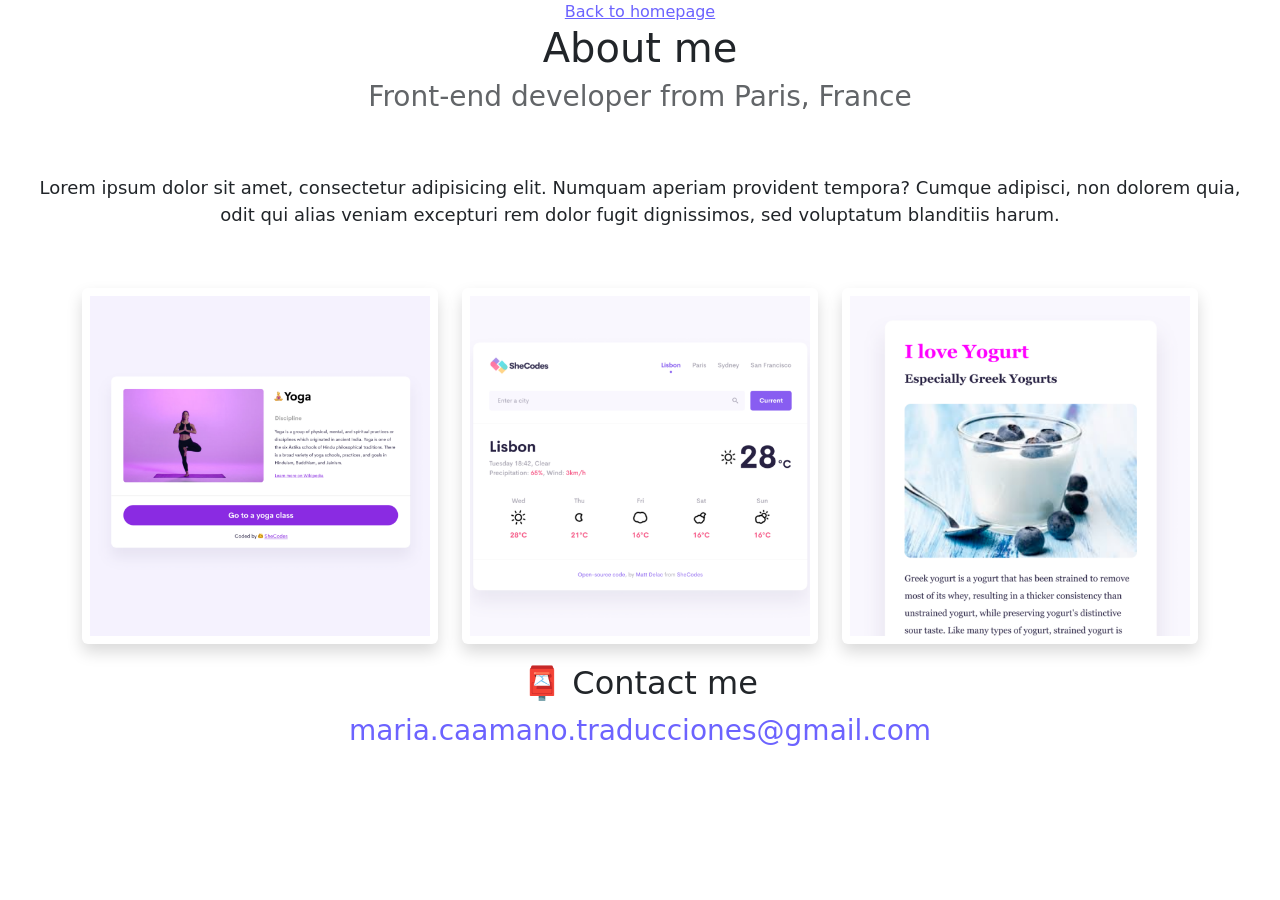
==== about.html @ 0eefcdc4 "basic project imported" ====
<!doctype html>
<html lang="en">
  <head>
    <meta charset="UTF-8" />
    <meta http-equiv="X-UA-Compatible" content="IE=edge" />
    <meta name="viewport" content="width=device-width, initial-scale=1.0" />
    <link rel="stylesheet" href="style.css" />
    <link
      href="https://cdn.jsdelivr.net/npm/bootstrap@5.3.8/dist/css/bootstrap.min.css"
      rel="stylesheet"
      integrity="sha384-sRIl4kxILFvY47J16cr9ZwB07vP4J8+LH7qKQnuqkuIAvNWLzeN8tE5YBujZqJLB"
      crossorigin="anonymous"
    />
    <title>About Maria Caamano - developer</title>
    <meta
      name="description"
      content="This website showcases projects I coded"
    />
  </head>
  <body>
    <a href="index.html" class="homepage-link">Back to homepage</a>
    <h1 class="text-center">About me</h1>
    <h3 class="text-center">Front-end developer from Paris, France</h3>
    <div class="about-paragraphs text-center">
      <p class="bg-transparent">
        Lorem ipsum dolor sit amet, consectetur adipisicing elit. Numquam
        aperiam provident tempora? Cumque adipisci, non dolorem quia, odit qui
        alias veniam excepturi rem dolor fugit dignissimos, sed voluptatum
        blanditiis harum.
      </p>
    </div>
    <div class="container">
      <div class="row">
        <div class="col-sm-4">
          <img src="images/yoga.png" class="img-fluid p-2 shadow rounded" />
        </div>
        <div class="col-sm-4">
          <img src="images/weather.png" class="img-fluid p-2 shadow rounded" />
        </div>
        <div class="col-sm-4">
          <img src="images/yogurt.png" class="img-fluid p-2 shadow rounded" />
        </div>
      </div>
    </div>
    <div id="contact">
      <h2 class="text-center">📮 Contact me</h2>
      <a href="mailto:maria.caamano.traducciones@gmail.com" class="email-link">
        maria.caamano.traducciones@gmail.com
      </a>
    </div>
  </body>
</html>
---- style.css ----
:root {
  --primary-color: #6c63ff;
  --secondary-color: #f5f2fe;
  --box-shadow: 0 5px 10px rgba(0, 0, 0, 0.3);
}

body {
  margin: 60px auto;
}

h1,
h2,
h3 {
  margin: 0;
}

h1 {
  font-size: 96px;
}

h2 {
  font-size: 48px;
  padding-top: 20px;
}

h3 {
  font-size: 24px;
  opacity: 0.7;
}

p {
  background: var(--secondary-color);
  padding: 20px;
  border-radius: 4px;
  font-size: 18px;
  line-height: 1.5;
}

.navigation-links {
  display: flex;
  margin-top: 40px;
  justify-content: center;
}

.navigation-links a {
  margin: 20px;
  border-radius: 4px;
  padding: 20px 15px;
  text-decoration: none;
  text-transform: capitalize;
}

.contact-link {
  background: var(--primary-color);
  box-shadow: var(--box-shadow);
  color: white;
}

.about-link {
  color: var(--primary-color);
  border: 1px solid var(--primary-color);
}

.homepage-link {
  color: var(--primary-color);
  text-align: center;
  display: block;
}

.about-paragraphs {
  display: flex;
  margin: 30px 0;
}

.about-paragraphs p {
  margin: 10px;
}

.email-link {
  display: flex;
  justify-content: center;
  color: var(--primary-color);
  font-size: 28px;
  text-decoration: none;
}

.email-link:hover {
  text-decoration: underline;
}
.primary-link {
  border-radius: 4px;
  padding: 20px 15px;
  text-decoration: none;
  text-transform: capitalize;
  background: var(--primary-color);
  box-shadow: var(--box-shadow);
  color: white;
}
.mb-3 {
  margin-bottom: 1rem !important;
}
.projects {
  text-align: left !important;
  padding-left: 0;
}
.text-center {
  text-align: center;
}
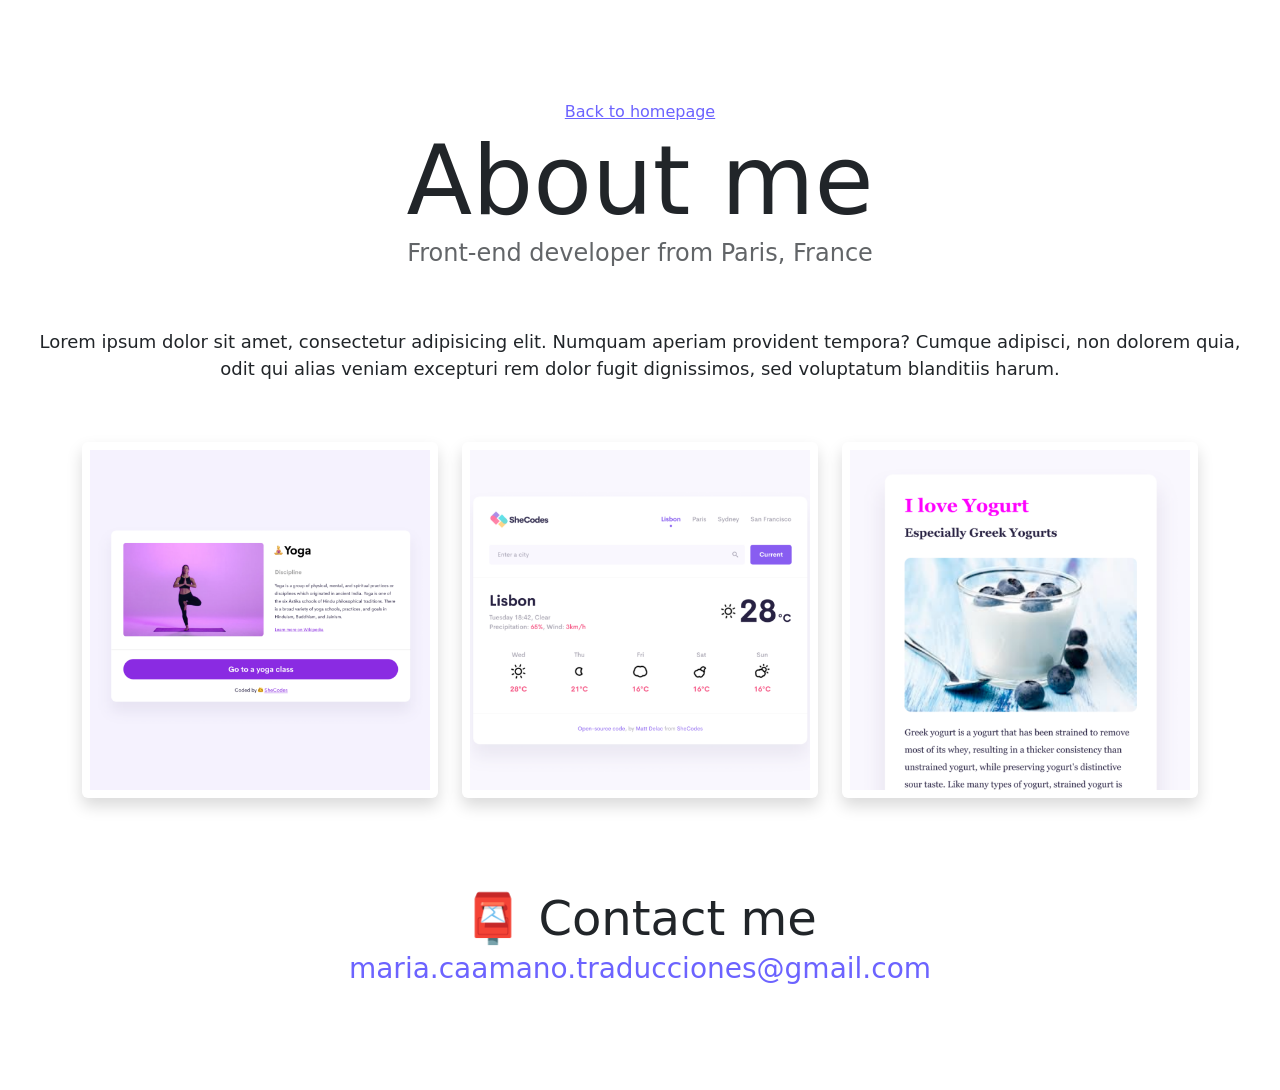
==== commit 316fa327: "improved react of page layout" ====
--- a/about.html
+++ b/about.html
@@ -4,13 +4,14 @@
     <meta charset="UTF-8" />
     <meta http-equiv="X-UA-Compatible" content="IE=edge" />
     <meta name="viewport" content="width=device-width, initial-scale=1.0" />
-    <link rel="stylesheet" href="style.css" />
     <link
       href="https://cdn.jsdelivr.net/npm/bootstrap@5.3.8/dist/css/bootstrap.min.css"
       rel="stylesheet"
       integrity="sha384-sRIl4kxILFvY47J16cr9ZwB07vP4J8+LH7qKQnuqkuIAvNWLzeN8tE5YBujZqJLB"
       crossorigin="anonymous"
     />
+    <link rel="stylesheet" href="style.css" />
+
     <title>About Maria Caamano - developer</title>
     <meta
       name="description"
@@ -32,17 +33,26 @@
     <div class="container">
       <div class="row">
         <div class="col-sm-4">
-          <img src="images/yoga.png" class="img-fluid p-2 shadow rounded" />
+          <img
+            src="images/yoga.png"
+            class="img-fluid p-2 mb-4 shadow rounded"
+          />
         </div>
         <div class="col-sm-4">
-          <img src="images/weather.png" class="img-fluid p-2 shadow rounded" />
+          <img
+            src="images/weather.png"
+            class="img-fluid p-2 mb-4 shadow rounded"
+          />
         </div>
         <div class="col-sm-4">
-          <img src="images/yogurt.png" class="img-fluid p-2 shadow rounded" />
+          <img
+            src="images/yogurt.png"
+            class="img-fluid p-2 mb-4 shadow rounded"
+          />
         </div>
       </div>
     </div>
-    <div id="contact">
+    <div id="contact" class="mt-5">
       <h2 class="text-center">📮 Contact me</h2>
       <a href="mailto:maria.caamano.traducciones@gmail.com" class="email-link">
         maria.caamano.traducciones@gmail.com
--- a/style.css
+++ b/style.css
@@ -5,7 +5,7 @@
 }
 
 body {
-  margin: 60px auto;
+  margin: 100px 0;
 }
 
 h1,
@@ -87,6 +87,12 @@
 .email-link:hover {
   text-decoration: underline;
 }
+@media (max-width: 768px) {
+  .email-link {
+    font-size: 16px;
+    word-wrap: break-word;
+  }
+}
 .primary-link {
   border-radius: 4px;
   padding: 20px 15px;
@@ -104,5 +110,5 @@
   padding-left: 0;
 }
 .text-center {
-  text-align: center;
+  text-align: center !important;
 }
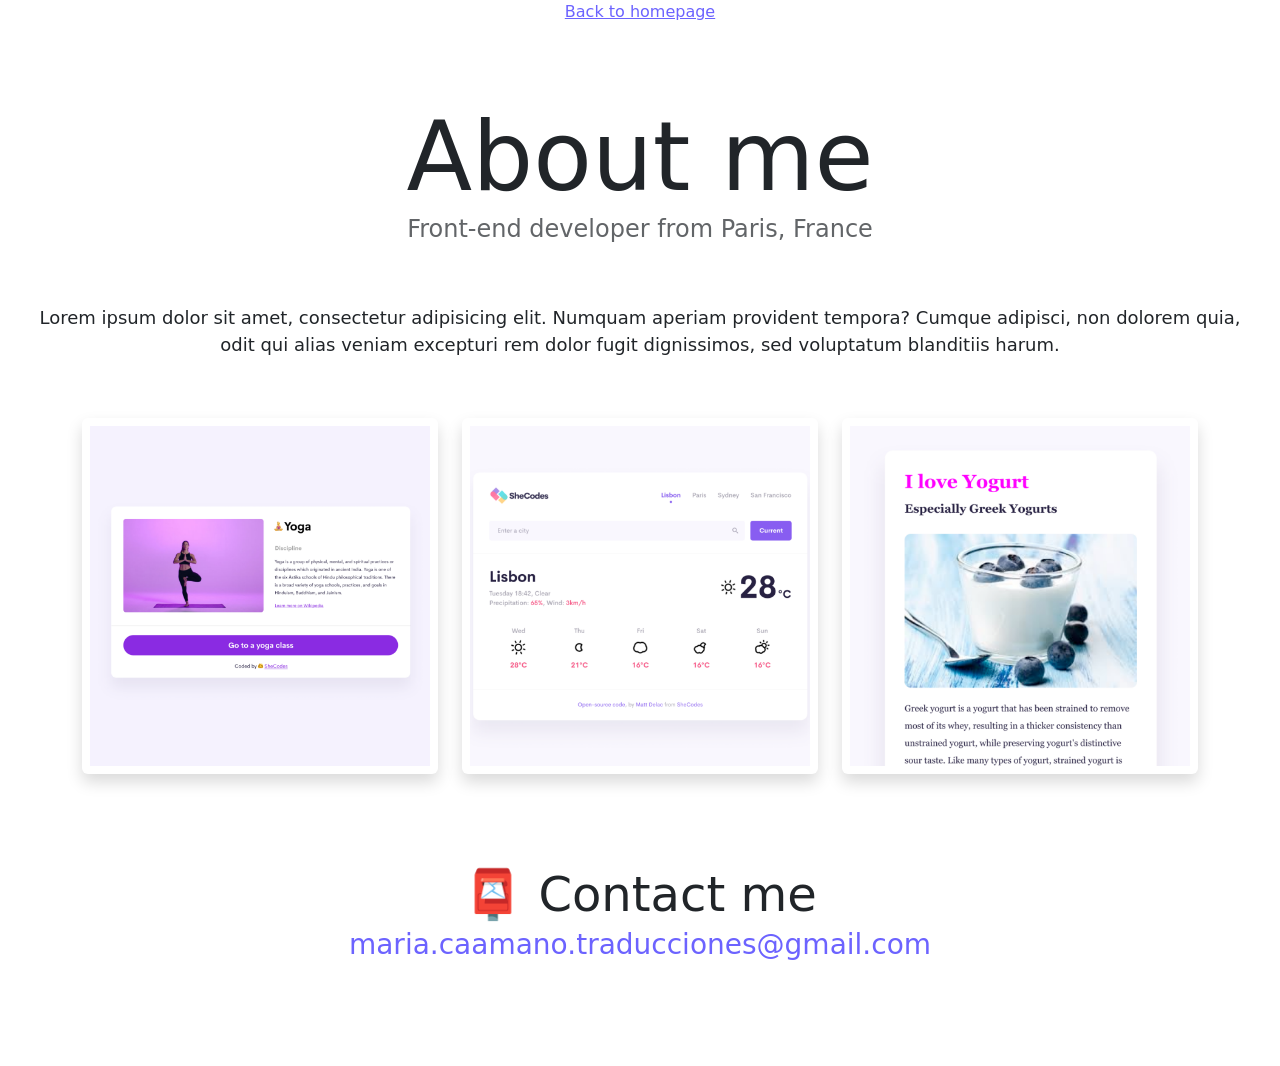
==== commit 0d91ef31: "text adaptation to mobile display and fixed link in about page" ====
--- a/about.html
+++ b/about.html
@@ -19,7 +19,7 @@
     />
   </head>
   <body>
-    <a href="index.html" class="homepage-link">Back to homepage</a>
+    <a href="index.html" class="homepage-link fixed-top">Back to homepage</a>
     <h1 class="text-center">About me</h1>
     <h3 class="text-center">Front-end developer from Paris, France</h3>
     <div class="about-paragraphs text-center">
@@ -36,25 +36,32 @@
           <img
             src="images/yoga.png"
             class="img-fluid p-2 mb-4 shadow rounded"
+            alt="picture yoga app"
           />
         </div>
         <div class="col-sm-4">
           <img
             src="images/weather.png"
             class="img-fluid p-2 mb-4 shadow rounded"
+            alt="picture weather app"
           />
         </div>
         <div class="col-sm-4">
           <img
             src="images/yogurt.png"
             class="img-fluid p-2 mb-4 shadow rounded"
+            alt="picture yogurt app"
           />
         </div>
       </div>
     </div>
     <div id="contact" class="mt-5">
       <h2 class="text-center">📮 Contact me</h2>
-      <a href="mailto:maria.caamano.traducciones@gmail.com" class="email-link">
+      <a
+        href="mailto:maria.caamano.traducciones@gmail.com"
+        class="email-link"
+        title="link to email"
+      >
         maria.caamano.traducciones@gmail.com
       </a>
     </div>
--- a/style.css
+++ b/style.css
@@ -112,3 +112,17 @@
 .text-center {
   text-align: center !important;
 }
+@media (max-width: 768px) {
+  h1 {
+    font-size: 48px;
+    line-height: 1.2;
+  }
+
+  h2 {
+    font-size: 32px;
+  }
+
+  h3 {
+    font-size: 20px;
+  }
+}
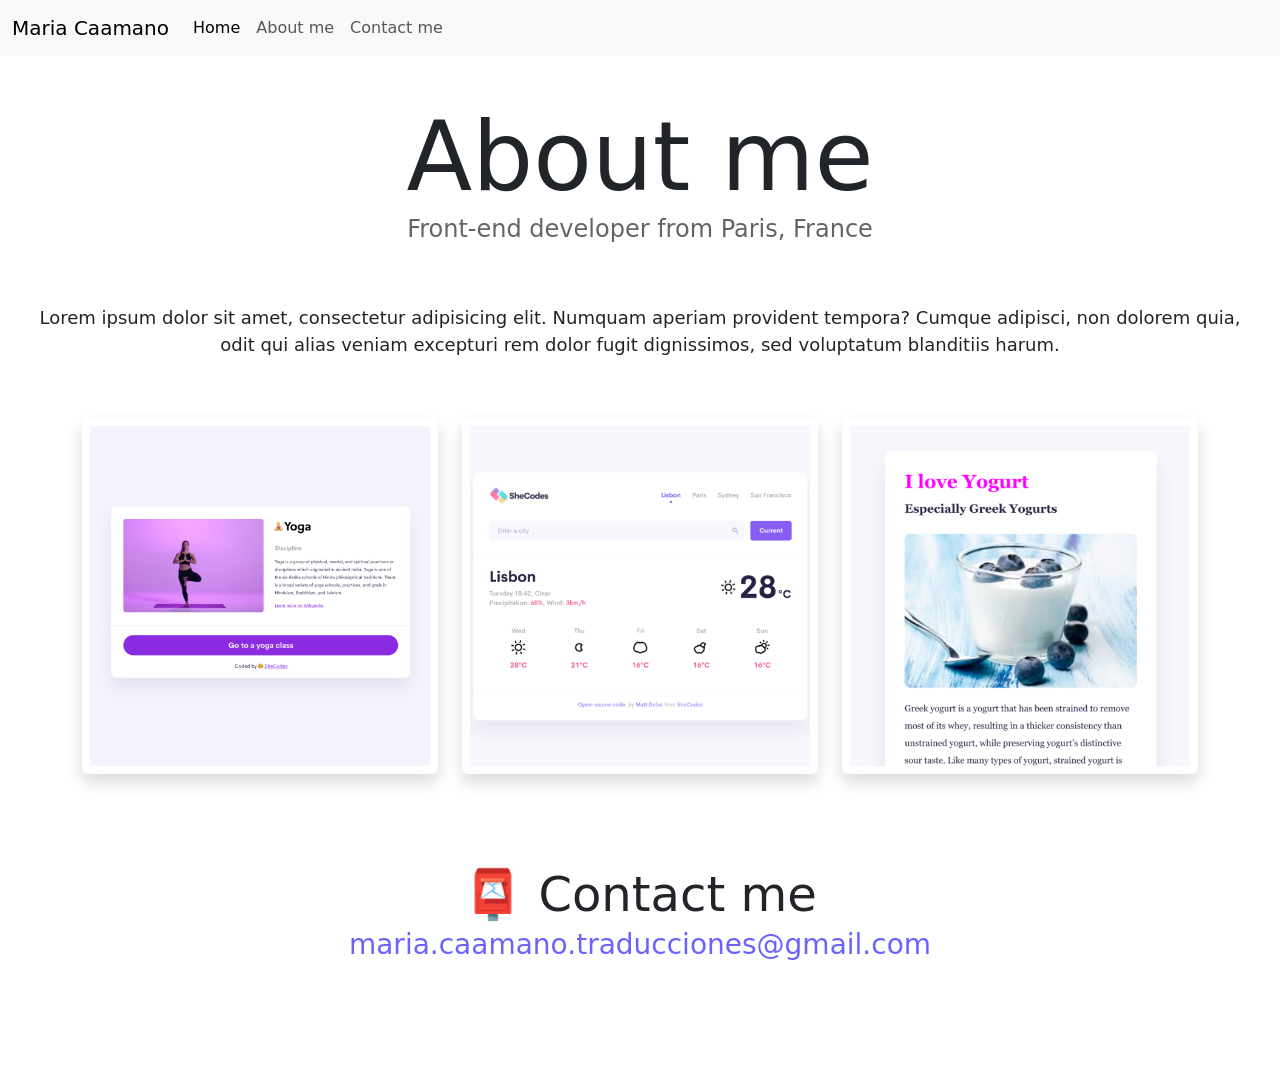
==== commit 61046227: "added navbar to about page" ====
--- a/about.html
+++ b/about.html
@@ -19,7 +19,42 @@
     />
   </head>
   <body>
-    <a href="index.html" class="homepage-link fixed-top">Back to homepage</a>
+    <nav class="navbar navbar-expand-lg bg-body-tertiary fixed-top">
+      <div class="container-fluid">
+        <a class="navbar-brand" href="index.html">Maria Caamano</a>
+        <button
+          class="navbar-toggler"
+          type="button"
+          data-bs-toggle="collapse"
+          data-bs-target="#navbarNavAltMarkup"
+          aria-controls="navbarNavAltMarkup"
+          aria-expanded="false"
+          aria-label="Toggle navigation"
+        >
+          <span class="navbar-toggler-icon"></span>
+        </button>
+        <div class="collapse navbar-collapse" id="navbarNavAltMarkup">
+          <div class="navbar-nav">
+            <a
+              class="nav-link active"
+              aria-current="page"
+              href="index.html"
+              title="homepage Maria Caamano"
+              >Home</a
+            >
+            <a class="nav-link" href="about.html" title="about Maria Caamano"
+              >About me</a
+            >
+            <a
+              class="nav-link"
+              href="about.html#contact"
+              title="contact Maria Caamano"
+              >Contact me</a
+            >
+          </div>
+        </div>
+      </div>
+    </nav>
     <h1 class="text-center">About me</h1>
     <h3 class="text-center">Front-end developer from Paris, France</h3>
     <div class="about-paragraphs text-center">
